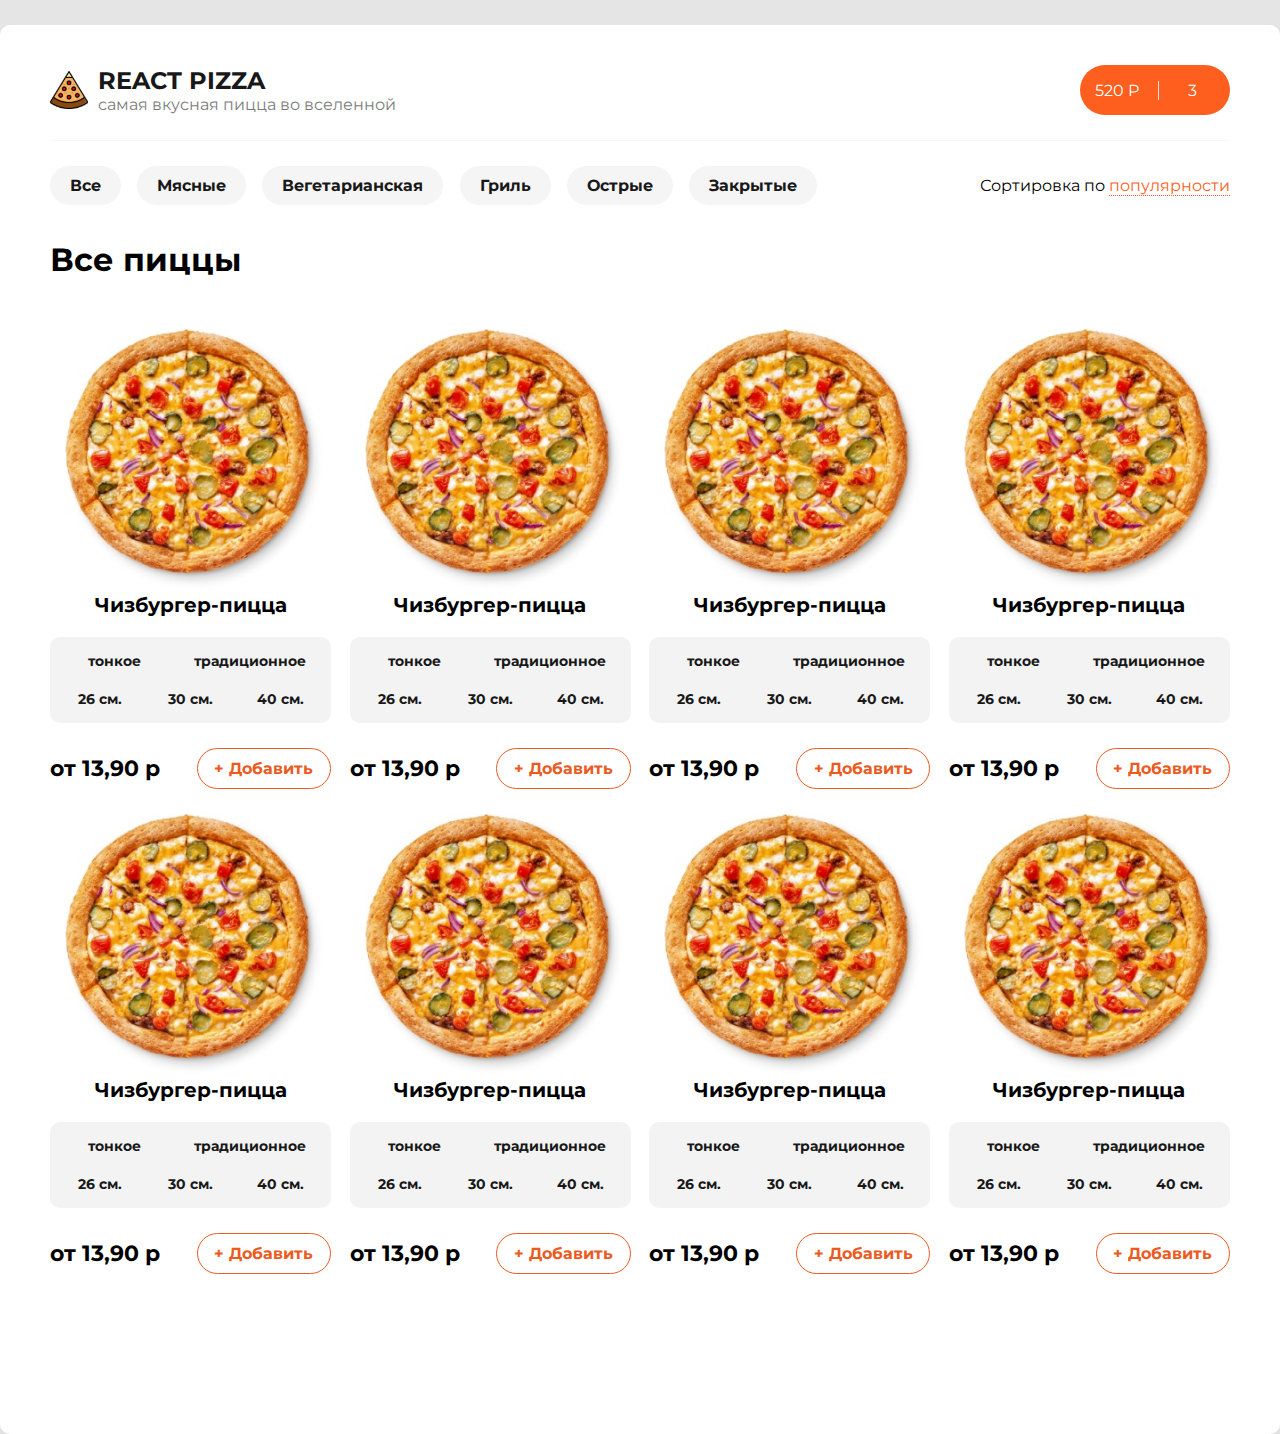
==== index.html @ 4ee43fdb "Created first page of the site" ====
<!DOCTYPE html>
<html lang="en">

<head>
	<meta charset="UTF-8">
	<meta name="viewport" content="width=device-width, initial-scale=1.0">
	<link rel="stylesheet" href="css/style.css">
	<link rel="preconnect" href="https://fonts.googleapis.com">
	<link rel="preconnect" href="https://fonts.gstatic.com" crossorigin>
	<link href="https://fonts.googleapis.com/css2?family=Montserrat:wght@400;700;800&display=swap" rel="stylesheet">
	<title>React-pizza</title>
</head>

<body>
	<div class="container">
		<div class="content">

			<header class="header">
				<div class="header__header-logo">
					<svg width="38" height="38" viewBox="0 0 38 38" fill="none" xmlns="http://www.w3.org/2000/svg"
						xmlns:xlink="http://www.w3.org/1999/xlink">
						<rect width="38" height="38" fill="url(#pattern0)" />
						<defs>
							<pattern id="pattern0" patternContentUnits="objectBoundingBox" width="1" height="1">
								<use xlink:href="#image0" transform="scale(0.00195312)" />
							</pattern>
							<image id="image0" width="512" height="512"
								xlink:href="[data-uri]" />
						</defs>
					</svg>
					<div class="header__header-logo-description">
						<span class="header__header-logo-description-title">
							react pizza
						</span>
						<span class="header__header-logo-description-text">
							самая вкусная пицца во вселенной
						</span>
					</div>
				</div>
				<div class="header__header-cart">
					<div class="header__header-cart-button">
						<div class="header__header-cart-button-cost">
							520 P
						</div>
						<div class="header__header-cart-button-cart">
							3
						</div>
					</div>
				</div>
			</header>

			<section class="selection">
				<div class="selection__filters">
					<ul class="selection__filters-list">
						<li class="selection__filters-list-item">Все</li>
						<li class="selection__filters-list-item">Мясные</li>
						<li class="selection__filters-list-item">Вегетарианская</li>
						<li class="selection__filters-list-item">Гриль</li>
						<li class="selection__filters-list-item">Острые</li>
						<li class="selection__filters-list-item">Закрытые</li>
					</ul>
				</div>
				<div class="selection__sorting">
					<span>Сортировка по</span>
					<span class="selection__sorting-selected">популярности</span>
				</div>
			</section>

			<main class="main">
				<div class="main__title">Все пиццы</div>
				<div class="main__pizza-list">
					<div class="main__pizza-list-item">
						<div class="main__pizza-list-item-img">
							<img src="img/pizza.png" alt="пицца" width="260px" height="260px">
						</div>
						<div class="main__pizza-list-item-title">Чизбургер-пицца</div>
						<div class="main__pizza-list-item-selection">
							<div class="main__pizza-list-item-selection-pastry">
								<span class="main__pizza-list-item-selection-pastry-button">тонкое</span>
								<span class="main__pizza-list-item-selection-pastry-button">традиционное</span>
							</div>
							<div class="main__pizza-list-item-selection-pastry">
								<span class="main__pizza-list-item-selection-pastry-button">26 см.</span>
								<span class="main__pizza-list-item-selection-pastry-button">30 см.</span>
								<span class="main__pizza-list-item-selection-pastry-button">40 см.</span>
							</div>
						</div>
						<div class="main__pizza-list-item-cost">
							<div class="main__pizza-list-item-cost-text">
								от 13,90 р
							</div>
							<div class="main__pizza-list-item-cost-button">
								+ Добавить
							</div>
						</div>
					</div>
					<div class="main__pizza-list-item">
						<div class="main__pizza-list-item-img">
							<img src="img/pizza.png" alt="пицца" width="260px" height="260px">
						</div>
						<div class="main__pizza-list-item-title">Чизбургер-пицца</div>
						<div class="main__pizza-list-item-selection">
							<div class="main__pizza-list-item-selection-pastry">
								<span class="main__pizza-list-item-selection-pastry-button">тонкое</span>
								<span class="main__pizza-list-item-selection-pastry-button">традиционное</span>
							</div>
							<div class="main__pizza-list-item-selection-pastry">
								<span class="main__pizza-list-item-selection-pastry-button">26 см.</span>
								<span class="main__pizza-list-item-selection-pastry-button">30 см.</span>
								<span class="main__pizza-list-item-selection-pastry-button">40 см.</span>
							</div>
						</div>
						<div class="main__pizza-list-item-cost">
							<div class="main__pizza-list-item-cost-text">
								от 13,90 р
							</div>
							<div class="main__pizza-list-item-cost-button">
								+ Добавить
							</div>
						</div>
					</div>
					<div class="main__pizza-list-item">
						<div class="main__pizza-list-item-img">
							<img src="img/pizza.png" alt="пицца" width="260px" height="260px">
						</div>
						<div class="main__pizza-list-item-title">Чизбургер-пицца</div>
						<div class="main__pizza-list-item-selection">
							<div class="main__pizza-list-item-selection-pastry">
								<span class="main__pizza-list-item-selection-pastry-button">тонкое</span>
								<span class="main__pizza-list-item-selection-pastry-button">традиционное</span>
							</div>
							<div class="main__pizza-list-item-selection-pastry">
								<span class="main__pizza-list-item-selection-pastry-button">26 см.</span>
								<span class="main__pizza-list-item-selection-pastry-button">30 см.</span>
								<span class="main__pizza-list-item-selection-pastry-button">40 см.</span>
							</div>
						</div>
						<div class="main__pizza-list-item-cost">
							<div class="main__pizza-list-item-cost-text">
								от 13,90 р
							</div>
							<div class="main__pizza-list-item-cost-button">
								+ Добавить
							</div>
						</div>
					</div>
					<div class="main__pizza-list-item">
						<div class="main__pizza-list-item-img">
							<img src="img/pizza.png" alt="пицца" width="260px" height="260px">
						</div>
						<div class="main__pizza-list-item-title">Чизбургер-пицца</div>
						<div class="main__pizza-list-item-selection">
							<div class="main__pizza-list-item-selection-pastry">
								<span class="main__pizza-list-item-selection-pastry-button">тонкое</span>
								<span class="main__pizza-list-item-selection-pastry-button">традиционное</span>
							</div>
							<div class="main__pizza-list-item-selection-pastry">
								<span class="main__pizza-list-item-selection-pastry-button">26 см.</span>
								<span class="main__pizza-list-item-selection-pastry-button">30 см.</span>
								<span class="main__pizza-list-item-selection-pastry-button">40 см.</span>
							</div>
						</div>
						<div class="main__pizza-list-item-cost">
							<div class="main__pizza-list-item-cost-text">
								от 13,90 р
							</div>
							<div class="main__pizza-list-item-cost-button">
								+ Добавить
							</div>
						</div>
					</div>
					<div class="main__pizza-list-item">
						<div class="main__pizza-list-item-img">
							<img src="img/pizza.png" alt="пицца" width="260px" height="260px">
						</div>
						<div class="main__pizza-list-item-title">Чизбургер-пицца</div>
						<div class="main__pizza-list-item-selection">
							<div class="main__pizza-list-item-selection-pastry">
								<span class="main__pizza-list-item-selection-pastry-button">тонкое</span>
								<span class="main__pizza-list-item-selection-pastry-button">традиционное</span>
							</div>
							<div class="main__pizza-list-item-selection-pastry">
								<span class="main__pizza-list-item-selection-pastry-button">26 см.</span>
								<span class="main__pizza-list-item-selection-pastry-button">30 см.</span>
								<span class="main__pizza-list-item-selection-pastry-button">40 см.</span>
							</div>
						</div>
						<div class="main__pizza-list-item-cost">
							<div class="main__pizza-list-item-cost-text">
								от 13,90 р
							</div>
							<div class="main__pizza-list-item-cost-button">
								+ Добавить
							</div>
						</div>
					</div>
					<div class="main__pizza-list-item">
						<div class="main__pizza-list-item-img">
							<img src="img/pizza.png" alt="пицца" width="260px" height="260px">
						</div>
						<div class="main__pizza-list-item-title">Чизбургер-пицца</div>
						<div class="main__pizza-list-item-selection">
							<div class="main__pizza-list-item-selection-pastry">
								<span class="main__pizza-list-item-selection-pastry-button">тонкое</span>
								<span class="main__pizza-list-item-selection-pastry-button">традиционное</span>
							</div>
							<div class="main__pizza-list-item-selection-pastry">
								<span class="main__pizza-list-item-selection-pastry-button">26 см.</span>
								<span class="main__pizza-list-item-selection-pastry-button">30 см.</span>
								<span class="main__pizza-list-item-selection-pastry-button">40 см.</span>
							</div>
						</div>
						<div class="main__pizza-list-item-cost">
							<div class="main__pizza-list-item-cost-text">
								от 13,90 р
							</div>
							<div class="main__pizza-list-item-cost-button">
								+ Добавить
							</div>
						</div>
					</div>
					<div class="main__pizza-list-item">
						<div class="main__pizza-list-item-img">
							<img src="img/pizza.png" alt="пицца" width="260px" height="260px">
						</div>
						<div class="main__pizza-list-item-title">Чизбургер-пицца</div>
						<div class="main__pizza-list-item-selection">
							<div class="main__pizza-list-item-selection-pastry">
								<span class="main__pizza-list-item-selection-pastry-button">тонкое</span>
								<span class="main__pizza-list-item-selection-pastry-button">традиционное</span>
							</div>
							<div class="main__pizza-list-item-selection-pastry">
								<span class="main__pizza-list-item-selection-pastry-button">26 см.</span>
								<span class="main__pizza-list-item-selection-pastry-button">30 см.</span>
								<span class="main__pizza-list-item-selection-pastry-button">40 см.</span>
							</div>
						</div>
						<div class="main__pizza-list-item-cost">
							<div class="main__pizza-list-item-cost-text">
								от 13,90 р
							</div>
							<div class="main__pizza-list-item-cost-button">
								+ Добавить
							</div>
						</div>
					</div>
					<div class="main__pizza-list-item">
						<div class="main__pizza-list-item-img">
							<img src="img/pizza.png" alt="пицца" width="260px" height="260px">
						</div>
						<div class="main__pizza-list-item-title">Чизбургер-пицца</div>
						<div class="main__pizza-list-item-selection">
							<div class="main__pizza-list-item-selection-pastry">
								<span class="main__pizza-list-item-selection-pastry-button">тонкое</span>
								<span class="main__pizza-list-item-selection-pastry-button">традиционное</span>
							</div>
							<div class="main__pizza-list-item-selection-pastry">
								<span class="main__pizza-list-item-selection-pastry-button">26 см.</span>
								<span class="main__pizza-list-item-selection-pastry-button">30 см.</span>
								<span class="main__pizza-list-item-selection-pastry-button">40 см.</span>
							</div>
						</div>
						<div class="main__pizza-list-item-cost">
							<div class="main__pizza-list-item-cost-text">
								от 13,90 р
							</div>
							<div class="main__pizza-list-item-cost-button">
								+ Добавить
							</div>
						</div>
					</div>
					
				</div>
			</main>

		</div>
	</div>
</body>

</html>
---- css/style.css ----
.header, .header__header-logo, .header__header-cart-button, .selection, .selection__filters-list, .main__pizza-list, .main__pizza-list-item-selection-pastry, .main__pizza-list-item-cost {
  display: flex;
  justify-content: space-between;
  align-items: center;
}

/* General */
* {
  margin: 0;
  padding: 0;
  list-style: none;
}

body {
  height: 85vh;
  background: #e5e5e5;
  font-family: "Montserrat", sans-serif;
}

.container {
  height: 1409px;
  max-width: 1340px;
  background-color: #fff;
  border-radius: 10px;
  margin: 25px auto;
  box-shadow: 0px 15px 20px rgba(0, 0, 0, 0.03);
}
.container .content {
  padding: 40px 50px;
}

/* Header */
.header {
  border-bottom: 1px solid #f7f7f7;
  padding-bottom: 25px;
}
.header__header-logo-description {
  display: flex;
  flex-direction: column;
  margin-left: 10px;
}
.header__header-logo-description-title {
  color: #181818;
  font-size: 24px;
  font-weight: bold;
  text-transform: uppercase;
}
.header__header-logo-description-text {
  color: #7b7b7b;
  font-size: 16px;
}
.header__header-cart {
  background-color: #fe5f1e;
  width: 150px;
  height: 50px;
  border-radius: 30px;
  color: #fff;
  cursor: pointer;
  transition: all 0.3s ease;
}
.header__header-cart:hover {
  background-color: #fe951e;
}
.header__header-cart-button {
  justify-content: space-around;
  height: 100%;
}
.header__header-cart-button-cost, .header__header-cart-button-cart {
  width: 45%;
  text-align: center;
}
.header__header-cart-button-cart {
  border-left: 1px solid #e5e5e5;
}

/* selection */
.selection {
  margin-top: 25px;
}
.selection__filters {
  max-width: 65%;
  width: 100%;
}
.selection__filters-list-item {
  cursor: pointer;
  color: #181818;
  background-color: #f5f5f5;
  padding: 10px 20px;
  border-radius: 30px;
  font-weight: bold;
  transition: all 0.3s ease;
}
.selection__filters-list-item:hover {
  background-color: #181818;
  color: #fff;
}
.selection__sorting-selected {
  cursor: pointer;
  color: #fe5f1e;
  border-bottom: 1px dotted #fe5f1e;
}

/* main */
.main {
  margin-top: 35px;
  display: flex;
  flex-direction: column;
}
.main__title {
  font-weight: 700;
  font-size: 32px;
}
.main__pizza-list {
  margin-top: 25px;
  flex-wrap: wrap;
}
.main__pizza-list-item {
  margin-top: 25px;
  max-width: 24%;
}
.main__pizza-list-item-img {
  padding: 0px 6px 0 15px;
}
.main__pizza-list-item-title {
  font-size: 20px;
  font-weight: bold;
  text-align: center;
}
.main__pizza-list-item-selection {
  height: max-content;
  padding: 5px;
  margin-top: 20px;
  background: #f3f3f3;
  border-radius: 10px;
}
.main__pizza-list-item-selection-pastry {
  background: #f3f3f3;
}
.main__pizza-list-item-selection-pastry-button {
  border: 0;
  width: 48%;
  font-size: 14px;
  color: #181818;
  font-weight: 700;
  cursor: pointer;
  padding: 10px 20px;
  text-align: center;
  transition: all 0.3s ease;
}
.main__pizza-list-item-selection-pastry-button:hover {
  background-color: #fff;
  border-radius: 5px;
  box-shadow: 0px 2px 4px rgba(0, 0, 0, 0.04);
}
.main__pizza-list-item-cost {
  margin-top: 25px;
}
.main__pizza-list-item-cost-text {
  font-weight: 700;
  font-size: 22px;
}
.main__pizza-list-item-cost-button {
  color: #eb5a1e;
  font-weight: 700;
  border-radius: 30px;
  border: 1px solid #eb5a1e;
  max-width: 40%;
  width: 100%;
  text-align: center;
  padding: 10px;
  cursor: pointer;
  transition: all 0.3s ease;
}
.main__pizza-list-item-cost-button:hover {
  color: #fff;
  background: #eb5a1e;
}
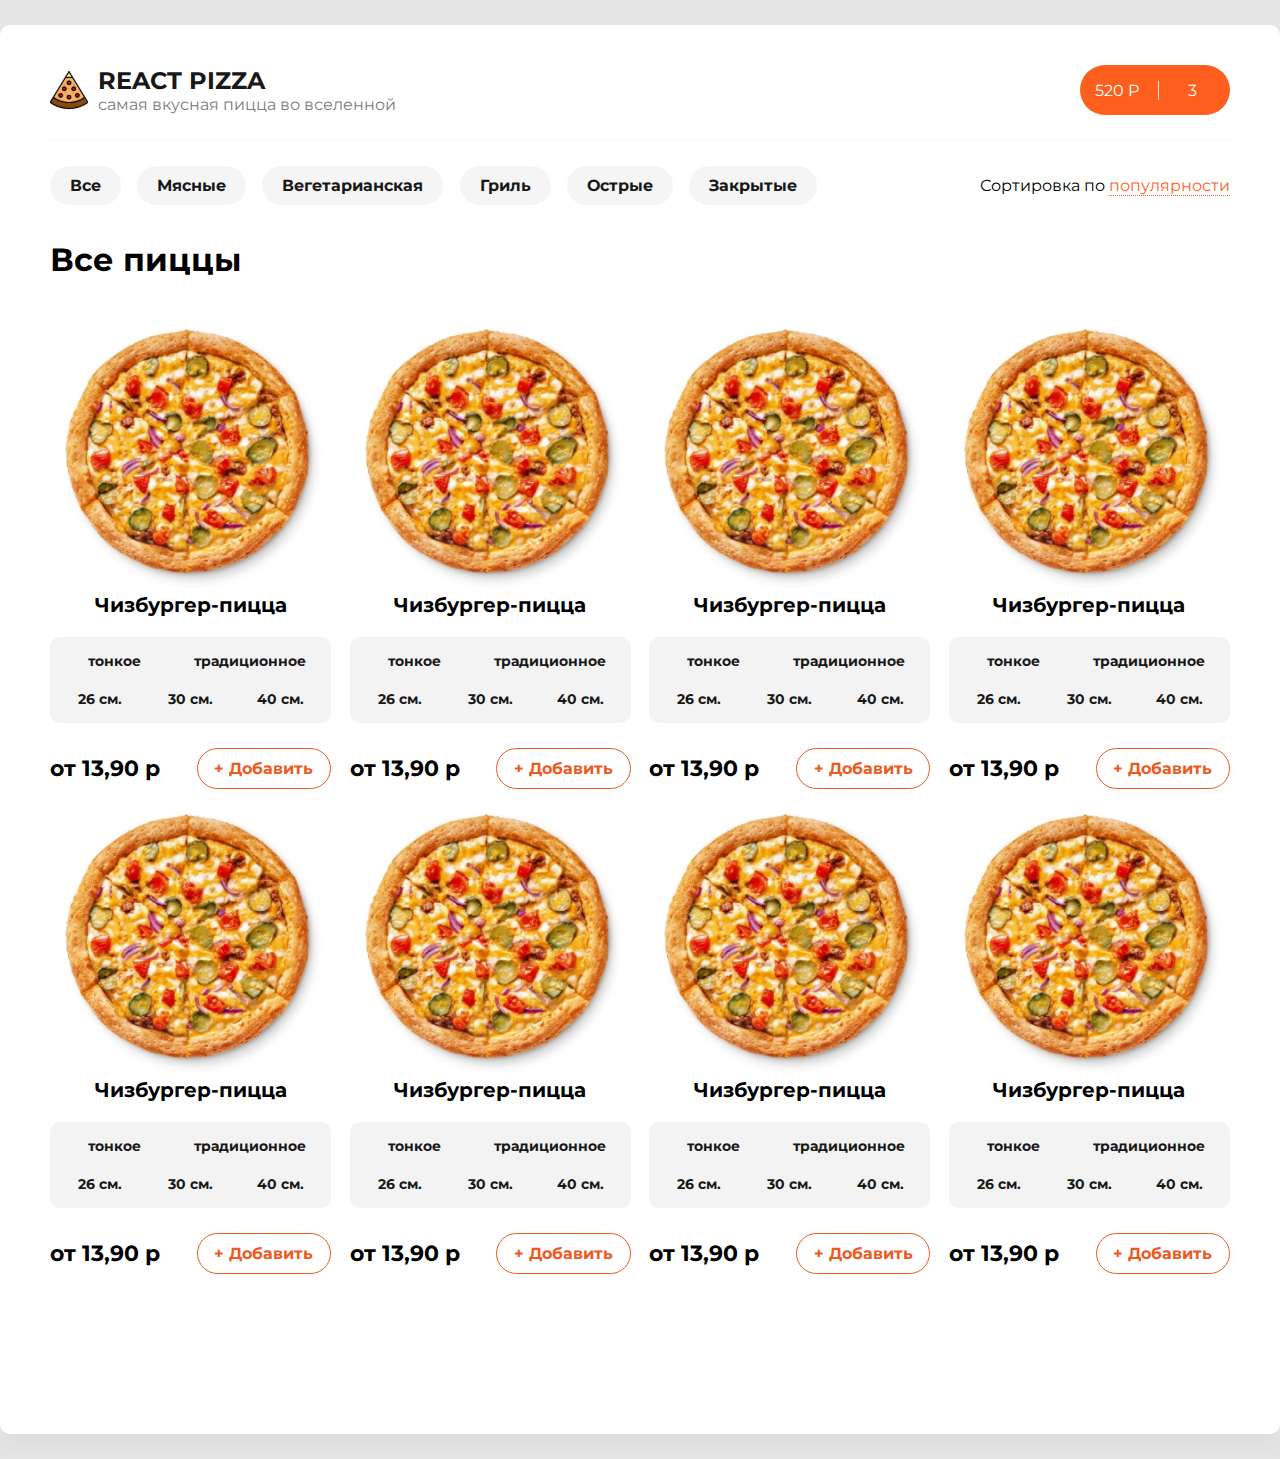
==== commit 750939d6: "added a new page" ====
--- a/index.html
+++ b/index.html
@@ -38,14 +38,14 @@
 					</div>
 				</div>
 				<div class="header__header-cart">
-					<div class="header__header-cart-button">
+					<a class="header__header-cart-button" href="./cart.html">
 						<div class="header__header-cart-button-cost">
 							520 P
 						</div>
 						<div class="header__header-cart-button-cart">
 							3
 						</div>
-					</div>
+					</a>
 				</div>
 			</header>
 
@@ -269,7 +269,7 @@
 							</div>
 						</div>
 					</div>
-					
+
 				</div>
 			</main>
 
--- a/css/style.css
+++ b/css/style.css
@@ -1,4 +1,4 @@
-.header, .header__header-logo, .header__header-cart-button, .selection, .selection__filters-list, .main__pizza-list, .main__pizza-list-item-selection-pastry, .main__pizza-list-item-cost {
+.header, .header__header-logo, .header__header-cart-button, .selection, .selection__filters-list, .main__pizza-list, .main__pizza-list-item-selection-pastry, .main__pizza-list-item-cost, .cart-content__header, .cart-content__header-title, .cart-content__cart-list-item, .cart-content__cart-list-item-info, .cart-content__cart-list-item-count {
   display: flex;
   justify-content: space-between;
   align-items: center;
@@ -12,7 +12,7 @@
 }
 
 body {
-  height: 85vh;
+  height: max-content;
   background: #e5e5e5;
   font-family: "Montserrat", sans-serif;
 }
@@ -62,6 +62,8 @@
   background-color: #fe951e;
 }
 .header__header-cart-button {
+  color: #fff;
+  text-decoration: none;
   justify-content: space-around;
   height: 100%;
 }
@@ -175,3 +177,73 @@
   color: #fff;
   background: #eb5a1e;
 }
+
+/* cart-page */
+.cart-content {
+  max-width: 60%;
+  margin: 25px auto;
+}
+.cart-content__header-title {
+  justify-content: flex-start;
+}
+.cart-content__header-title-text {
+  margin-left: 15px;
+  font-size: 26px;
+  font-weight: 700;
+}
+.cart-content__header-button {
+  display: flex;
+  justify-content: flex-end;
+  cursor: pointer;
+  border: 1px solid #fff;
+}
+.cart-content__header-button-text {
+  font-size: 16px;
+  color: #b6b6b6;
+}
+.cart-content__header-button:hover {
+  border-bottom: 1px solid #b6b6b6;
+}
+.cart-content__cart-list {
+  margin-top: 45px;
+  display: flex;
+  flex-direction: column;
+}
+.cart-content__cart-list-item {
+  border-top: 1px solid #f4f4f4;
+  padding-top: 25px;
+}
+.cart-content__cart-list-item-info-detail {
+  margin-left: 10px;
+  display: flex;
+  flex-direction: column;
+}
+.cart-content__cart-list-item-info-detail-title {
+  font-weight: 700;
+  color: #181818;
+  font-size: 22px;
+}
+.cart-content__cart-list-item-info-detail-description {
+  font-size: 18px;
+  color: #8d8d8d;
+  padding: 3px 0 0;
+}
+.cart-content__cart-list-item-count-minus {
+  width: 16px;
+  height: 16px;
+  padding: 10px;
+  border-radius: 50%;
+  border: 1px solid #fe5f1e;
+  text-align: center;
+  position: relative;
+}
+.cart-content__cart-list-item-count-minus-line {
+  position: absolute;
+  top: 16px;
+  left: 11px;
+  width: 13px;
+  height: 2px;
+  border-radius: 1px;
+  display: block;
+  background-color: #fe5f1e;
+}
